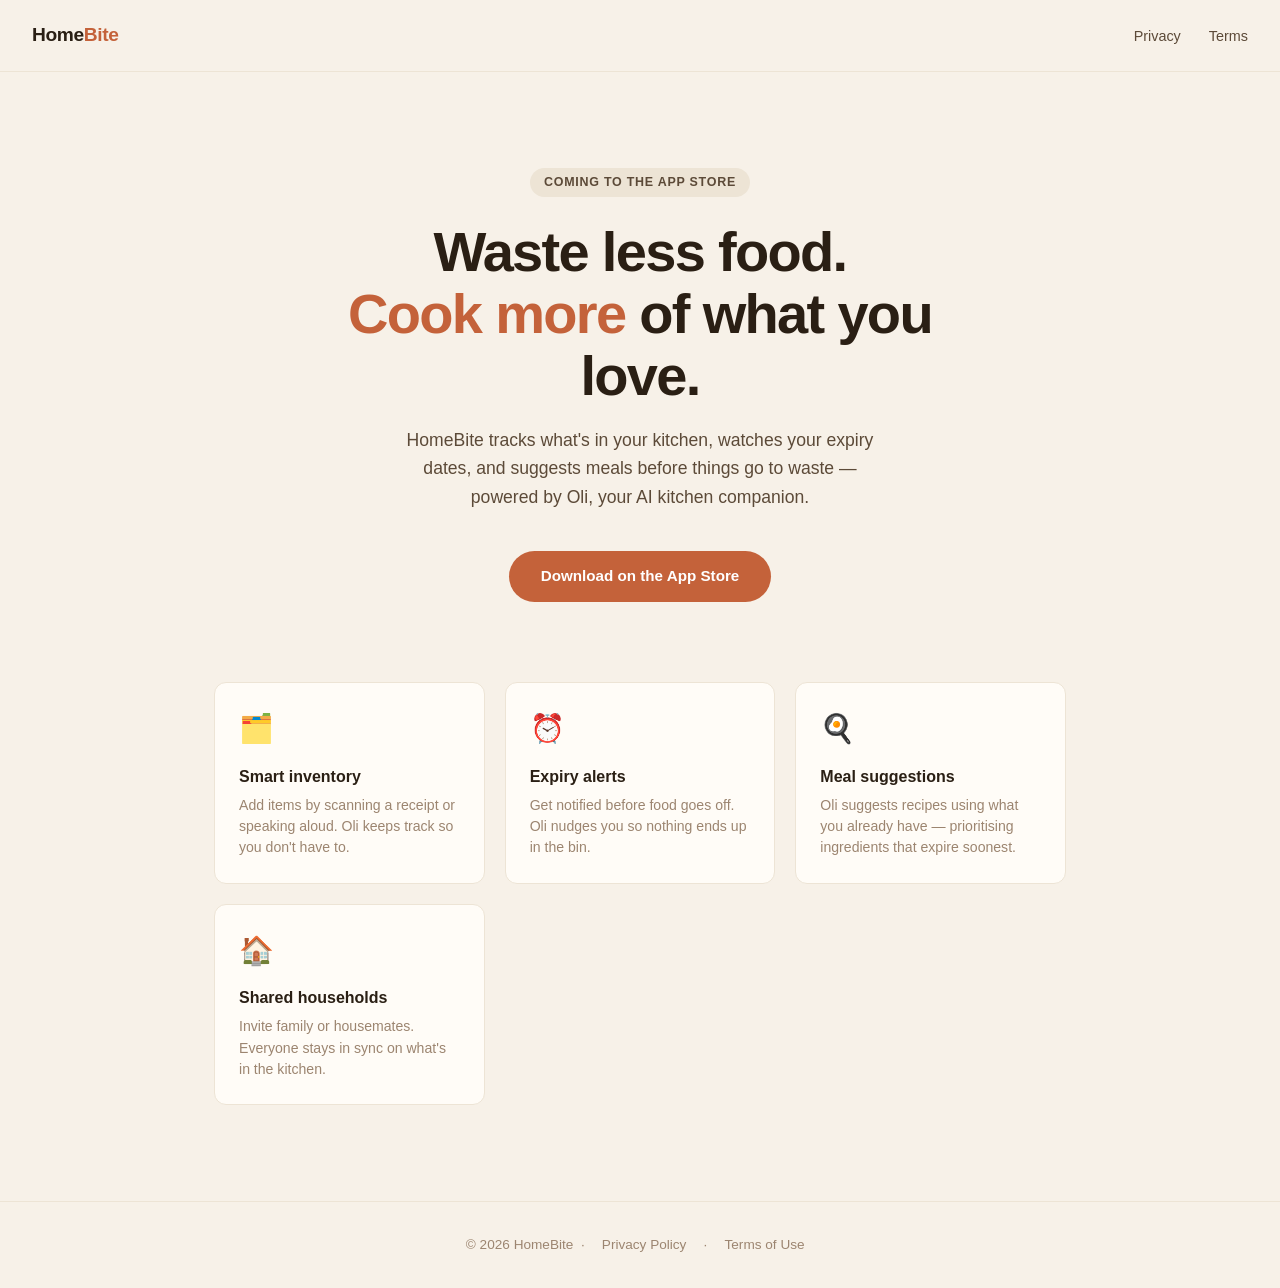
==== index.html @ 6cf20b1b "Initial site: landing page, privacy policy, terms of use" ====
<!DOCTYPE html>
<html lang="en">
<head>
  <meta charset="UTF-8" />
  <meta name="viewport" content="width=device-width, initial-scale=1.0" />
  <title>HomeBite — Waste less, cook more</title>
  <meta name="description" content="HomeBite tracks your home food inventory and helps you cook meals before things expire. Meet Oli, your kitchen companion." />
  <link rel="stylesheet" href="style.css" />
</head>
<body>

  <nav>
    <div class="nav-brand">Home<span>Bite</span></div>
    <ul>
      <li><a href="privacy/">Privacy</a></li>
      <li><a href="terms/">Terms</a></li>
    </ul>
  </nav>

  <section class="hero">
    <div class="hero-badge">Coming to the App Store</div>
    <h1>Waste less food.<br /><em>Cook more</em> of what you love.</h1>
    <p>HomeBite tracks what's in your kitchen, watches your expiry dates, and suggests meals before things go to waste — powered by Oli, your AI kitchen companion.</p>
    <a href="#" class="btn">Download on the App Store</a>
  </section>

  <section class="features">
    <div class="feature-card">
      <div class="icon">🗂️</div>
      <h3>Smart inventory</h3>
      <p>Add items by scanning a receipt or speaking aloud. Oli keeps track so you don't have to.</p>
    </div>
    <div class="feature-card">
      <div class="icon">⏰</div>
      <h3>Expiry alerts</h3>
      <p>Get notified before food goes off. Oli nudges you so nothing ends up in the bin.</p>
    </div>
    <div class="feature-card">
      <div class="icon">🍳</div>
      <h3>Meal suggestions</h3>
      <p>Oli suggests recipes using what you already have — prioritising ingredients that expire soonest.</p>
    </div>
    <div class="feature-card">
      <div class="icon">🏠</div>
      <h3>Shared households</h3>
      <p>Invite family or housemates. Everyone stays in sync on what's in the kitchen.</p>
    </div>
  </section>

  <footer>
    <p>&copy; 2026 HomeBite &nbsp;·&nbsp; <a href="privacy/">Privacy Policy</a> &nbsp;·&nbsp; <a href="terms/">Terms of Use</a></p>
  </footer>

</body>
</html>
---- style.css ----
*, *::before, *::after { box-sizing: border-box; margin: 0; padding: 0; }

:root {
  --clay:    #C4623A;
  --clay-lt: #E07A56;
  --cream:   #F7F1E8;
  --parchm:  #EDE4D5;
  --sage:    #7A9E7E;
  --ink:     #2A1F14;
  --ink-mid: #5C4A38;
  --ink-lt:  #9C8570;
  --card:    #FFFCF7;
  --radius:  12px;
}

html { font-size: 16px; scroll-behavior: smooth; }

body {
  background: var(--cream);
  color: var(--ink);
  font-family: -apple-system, BlinkMacSystemFont, "Segoe UI", Roboto, sans-serif;
  line-height: 1.6;
  min-height: 100vh;
}

a { color: var(--clay); text-decoration: none; }
a:hover { text-decoration: underline; }

/* ── Nav ──────────────────────────────────────────────── */
nav {
  display: flex;
  align-items: center;
  justify-content: space-between;
  padding: 1.25rem 2rem;
  border-bottom: 1px solid var(--parchm);
  background: var(--cream);
  position: sticky;
  top: 0;
  z-index: 10;
}

.nav-brand {
  font-size: 1.2rem;
  font-weight: 700;
  color: var(--ink);
  letter-spacing: -0.02em;
}

.nav-brand span { color: var(--clay); }

nav ul {
  list-style: none;
  display: flex;
  gap: 1.75rem;
}

nav ul a {
  font-size: 0.9rem;
  color: var(--ink-mid);
  font-weight: 500;
}

nav ul a:hover { color: var(--clay); text-decoration: none; }

/* ── Hero ─────────────────────────────────────────────── */
.hero {
  text-align: center;
  padding: 6rem 1.5rem 5rem;
  max-width: 640px;
  margin: 0 auto;
}

.hero-badge {
  display: inline-block;
  background: var(--parchm);
  color: var(--ink-mid);
  font-size: 0.78rem;
  font-weight: 600;
  letter-spacing: 0.06em;
  text-transform: uppercase;
  padding: 0.3rem 0.85rem;
  border-radius: 99px;
  margin-bottom: 1.5rem;
}

.hero h1 {
  font-size: clamp(2.4rem, 6vw, 3.5rem);
  font-weight: 800;
  letter-spacing: -0.03em;
  line-height: 1.1;
  color: var(--ink);
  margin-bottom: 1.25rem;
}

.hero h1 em {
  font-style: normal;
  color: var(--clay);
}

.hero p {
  font-size: 1.1rem;
  color: var(--ink-mid);
  max-width: 480px;
  margin: 0 auto 2.5rem;
}

.btn {
  display: inline-block;
  background: var(--clay);
  color: #fff;
  padding: 0.85rem 2rem;
  border-radius: 99px;
  font-weight: 600;
  font-size: 0.95rem;
  transition: background 0.15s;
}

.btn:hover { background: var(--clay-lt); text-decoration: none; }

.btn-outline {
  background: transparent;
  color: var(--clay);
  border: 1.5px solid var(--clay);
  margin-left: 0.75rem;
}

.btn-outline:hover { background: var(--parchm); }

/* ── Features ─────────────────────────────────────────── */
.features {
  display: grid;
  grid-template-columns: repeat(auto-fit, minmax(220px, 1fr));
  gap: 1.25rem;
  max-width: 900px;
  margin: 0 auto;
  padding: 0 1.5rem 6rem;
}

.feature-card {
  background: var(--card);
  border: 1px solid var(--parchm);
  border-radius: var(--radius);
  padding: 1.5rem;
}

.feature-card .icon { font-size: 1.75rem; margin-bottom: 0.75rem; }
.feature-card h3 { font-size: 1rem; font-weight: 700; margin-bottom: 0.35rem; color: var(--ink); }
.feature-card p { font-size: 0.88rem; color: var(--ink-lt); line-height: 1.5; }

/* ── Footer ───────────────────────────────────────────── */
footer {
  border-top: 1px solid var(--parchm);
  padding: 2rem 1.5rem;
  text-align: center;
  font-size: 0.85rem;
  color: var(--ink-lt);
}

footer a { color: var(--ink-lt); margin: 0 0.6rem; }
footer a:hover { color: var(--clay); }

/* ── Legal pages ──────────────────────────────────────── */
.legal-wrap {
  max-width: 720px;
  margin: 0 auto;
  padding: 3.5rem 1.5rem 6rem;
}

.legal-wrap h1 {
  font-size: 2rem;
  font-weight: 800;
  letter-spacing: -0.02em;
  margin-bottom: 0.4rem;
}

.legal-wrap .updated {
  font-size: 0.85rem;
  color: var(--ink-lt);
  margin-bottom: 2.5rem;
}

.legal-wrap h2 {
  font-size: 1.05rem;
  font-weight: 700;
  color: var(--ink);
  margin: 2rem 0 0.5rem;
}

.legal-wrap p { font-size: 0.95rem; color: var(--ink-mid); margin-bottom: 0.85rem; }
.legal-wrap ul { padding-left: 1.4rem; margin-bottom: 0.85rem; }
.legal-wrap li { font-size: 0.95rem; color: var(--ink-mid); margin-bottom: 0.35rem; }

.legal-wrap .section-divider {
  border: none;
  border-top: 1px solid var(--parchm);
  margin: 2.5rem 0;
}
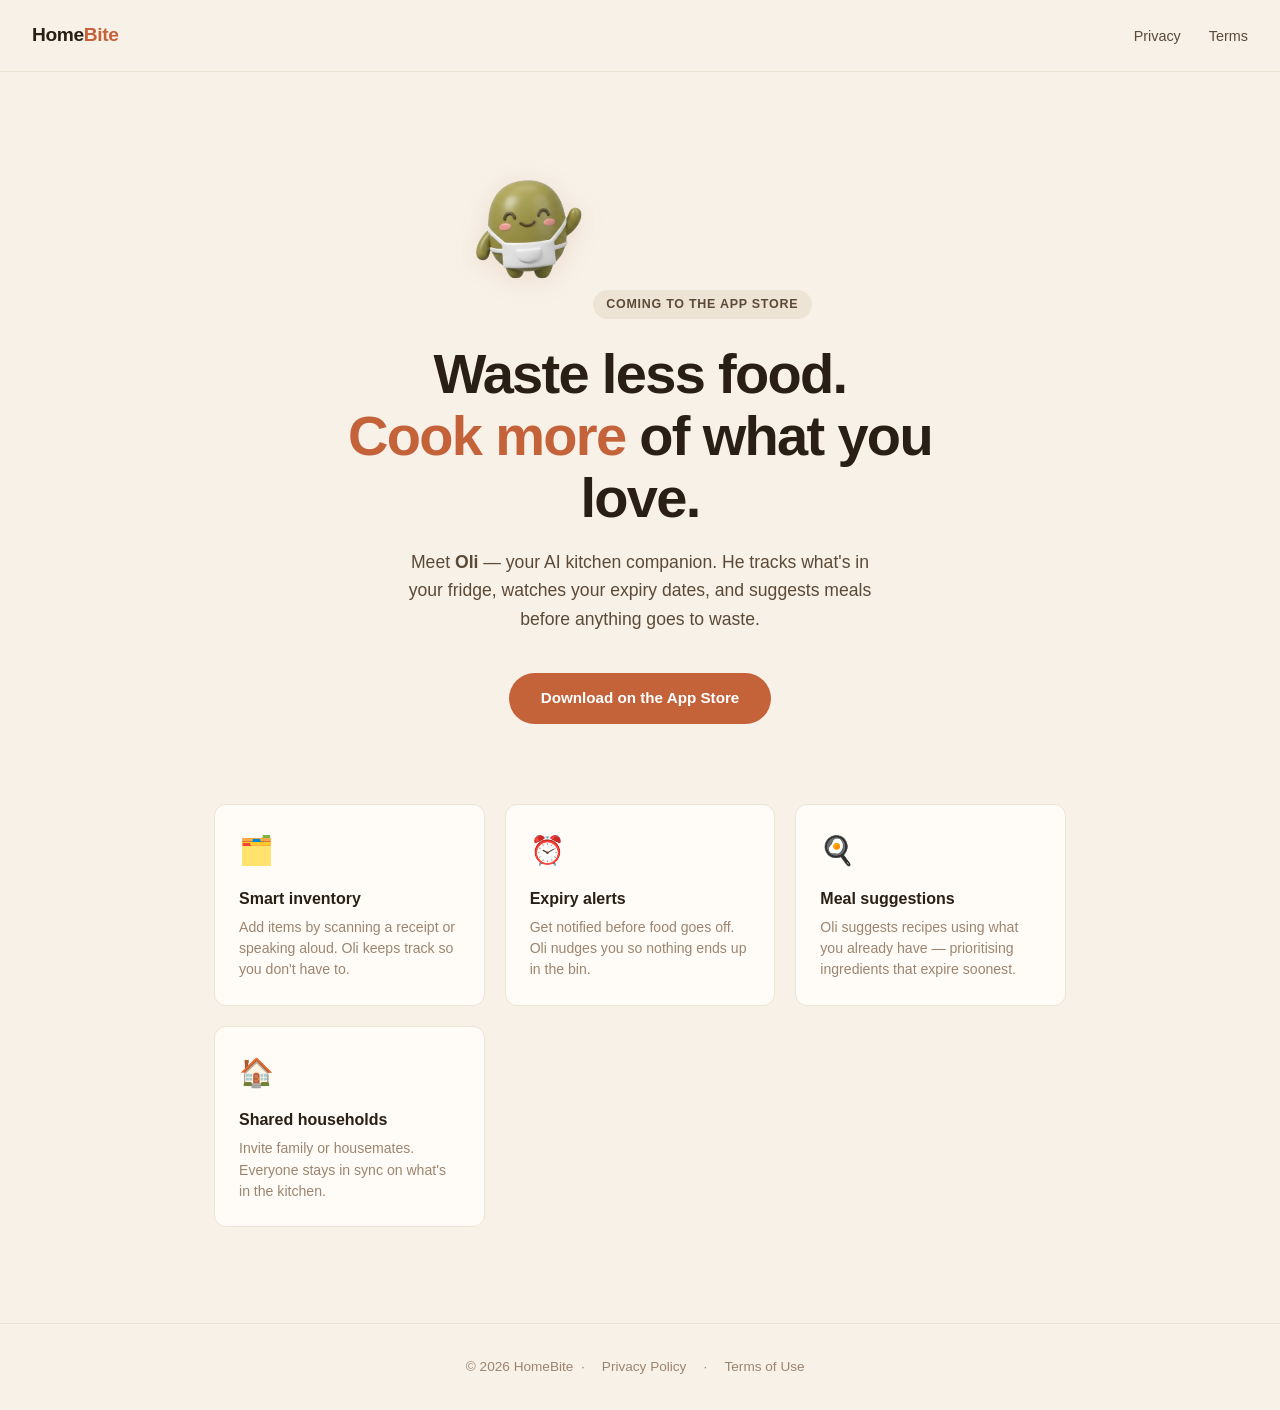
==== commit 66559148: "Use personal email, add Oli to landing page" ====
--- a/index.html
+++ b/index.html
@@ -18,9 +18,10 @@
   </nav>
 
   <section class="hero">
+    <img src="oli_happy.png" alt="Oli" class="oli-hero" />
     <div class="hero-badge">Coming to the App Store</div>
     <h1>Waste less food.<br /><em>Cook more</em> of what you love.</h1>
-    <p>HomeBite tracks what's in your kitchen, watches your expiry dates, and suggests meals before things go to waste — powered by Oli, your AI kitchen companion.</p>
+    <p>Meet <strong>Oli</strong> — your AI kitchen companion. He tracks what's in your fridge, watches your expiry dates, and suggests meals before anything goes to waste.</p>
     <a href="#" class="btn">Download on the App Store</a>
   </section>
 
--- a/style.css
+++ b/style.css
@@ -83,6 +83,14 @@
   margin-bottom: 1.5rem;
 }
 
+.oli-hero {
+  width: 120px;
+  height: 120px;
+  object-fit: contain;
+  margin-bottom: 1.25rem;
+  filter: drop-shadow(0 4px 12px rgba(196,98,58,0.15));
+}
+
 .hero h1 {
   font-size: clamp(2.4rem, 6vw, 3.5rem);
   font-weight: 800;
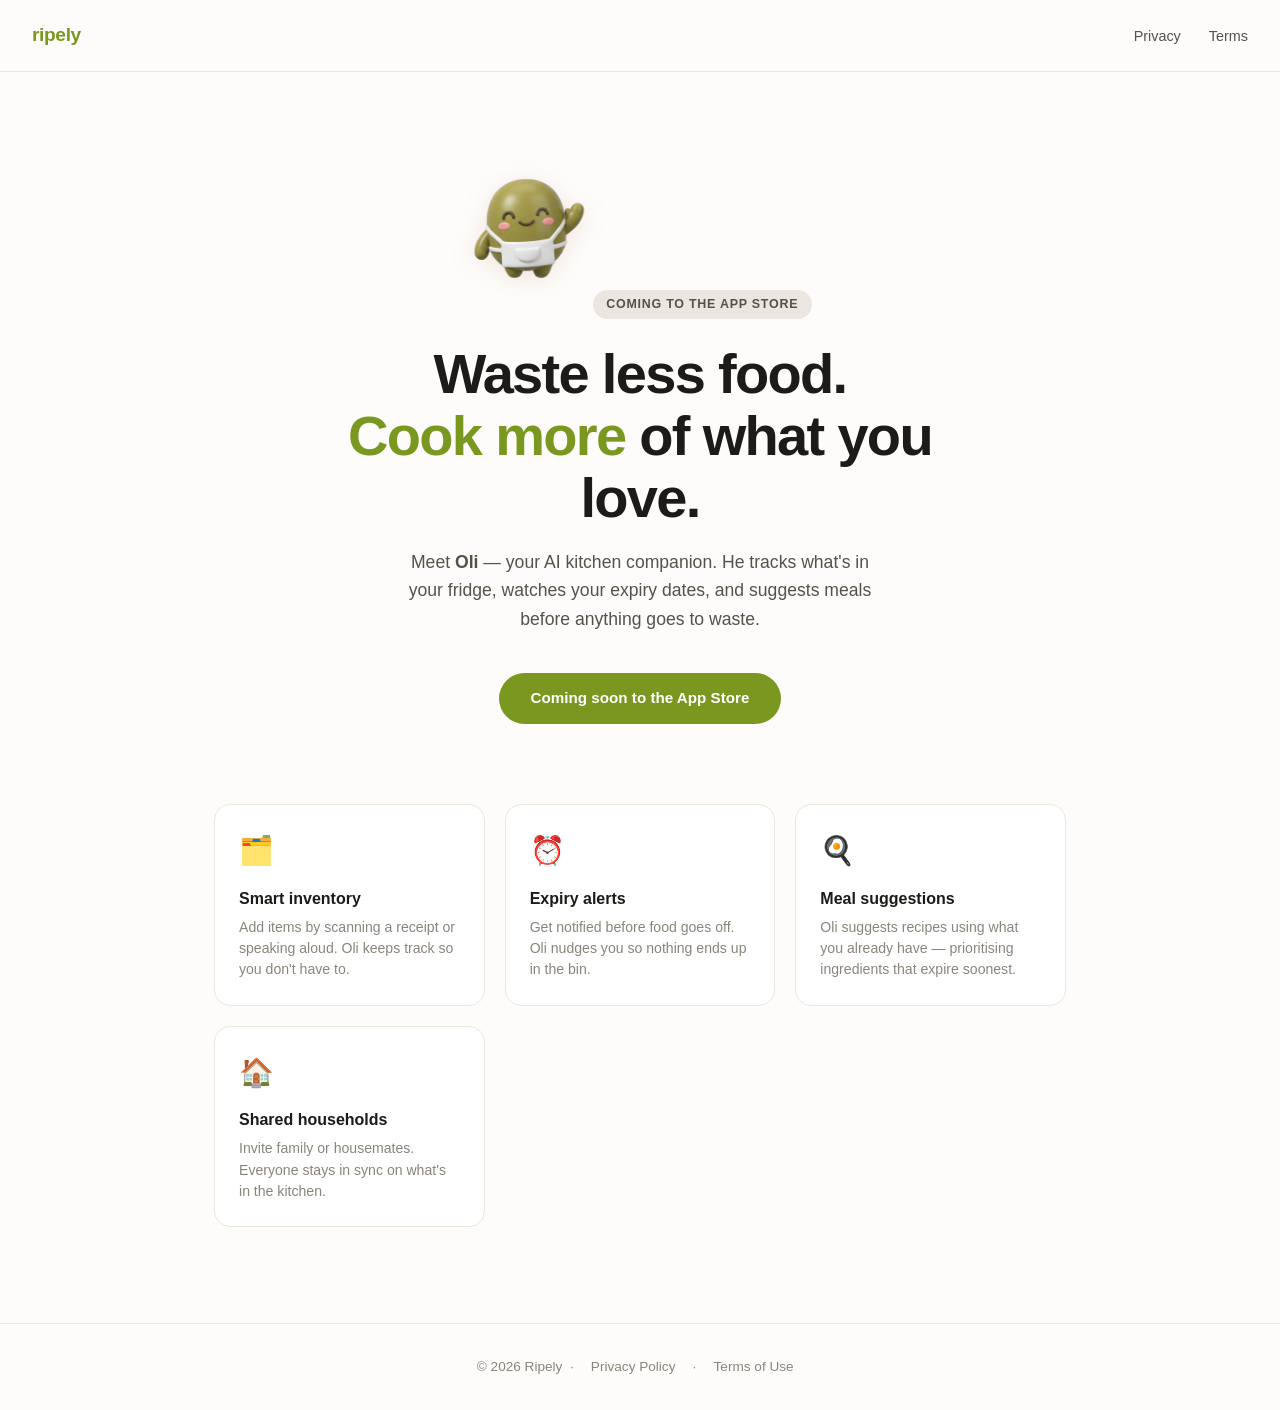
==== commit b4427e6c: "Rebrand to Ripely: v2.1 palette, new Oli, custom domain - All pages renamed HomeBite -> Ripely; lowe" ====
--- a/index.html
+++ b/index.html
@@ -3,14 +3,14 @@
 <head>
   <meta charset="UTF-8" />
   <meta name="viewport" content="width=device-width, initial-scale=1.0" />
-  <title>HomeBite — Waste less, cook more</title>
-  <meta name="description" content="HomeBite tracks your home food inventory and helps you cook meals before things expire. Meet Oli, your kitchen companion." />
+  <title>Ripely — Eat it at its best</title>
+  <meta name="description" content="Ripely tracks your kitchen, watches expiry dates, and suggests meals so you eat things at their ripest. Meet Oli, your kitchen companion." />
   <link rel="stylesheet" href="style.css" />
 </head>
 <body>
 
   <nav>
-    <div class="nav-brand">Home<span>Bite</span></div>
+    <div class="nav-brand"><span>ripely</span></div>
     <ul>
       <li><a href="privacy/">Privacy</a></li>
       <li><a href="terms/">Terms</a></li>
@@ -18,11 +18,12 @@
   </nav>
 
   <section class="hero">
-    <img src="oli_happy.png" alt="Oli" class="oli-hero" />
+    <img src="oli.png" alt="Oli" class="oli-hero" />
     <div class="hero-badge">Coming to the App Store</div>
     <h1>Waste less food.<br /><em>Cook more</em> of what you love.</h1>
     <p>Meet <strong>Oli</strong> — your AI kitchen companion. He tracks what's in your fridge, watches your expiry dates, and suggests meals before anything goes to waste.</p>
-    <a href="#" class="btn">Download on the App Store</a>
+    <!-- TODO: replace href with the real App Store URL at launch -->
+    <a href="#" class="btn">Coming soon to the App Store</a>
   </section>
 
   <section class="features">
@@ -49,7 +50,7 @@
   </section>
 
   <footer>
-    <p>&copy; 2026 HomeBite &nbsp;·&nbsp; <a href="privacy/">Privacy Policy</a> &nbsp;·&nbsp; <a href="terms/">Terms of Use</a></p>
+    <p>&copy; 2026 Ripely &nbsp;·&nbsp; <a href="privacy/">Privacy Policy</a> &nbsp;·&nbsp; <a href="terms/">Terms of Use</a></p>
   </footer>
 
 </body>
--- a/style.css
+++ b/style.css
@@ -1,29 +1,30 @@
 *, *::before, *::after { box-sizing: border-box; margin: 0; padding: 0; }
 
 :root {
-  --clay:    #C4623A;
-  --clay-lt: #E07A56;
-  --cream:   #F7F1E8;
-  --parchm:  #EDE4D5;
-  --sage:    #7A9E7E;
-  --ink:     #2A1F14;
-  --ink-mid: #5C4A38;
-  --ink-lt:  #9C8570;
-  --card:    #FFFCF7;
-  --radius:  12px;
+  /* Ripely design tokens v2.1 — mirrors the app's theme.js */
+  --primary:    #7A9820;
+  --primary-lt: #93B03B;
+  --bg:         #FDFCFA;
+  --bg-muted:   #F6F3EE;
+  --border:     #EBE7E0;
+  --ink:        #1C1B17;
+  --ink-mid:    #55524A;
+  --ink-lt:     #8A857B;
+  --card:       #FFFFFF;
+  --radius:     16px;
 }
 
 html { font-size: 16px; scroll-behavior: smooth; }
 
 body {
-  background: var(--cream);
+  background: var(--bg);
   color: var(--ink);
   font-family: -apple-system, BlinkMacSystemFont, "Segoe UI", Roboto, sans-serif;
   line-height: 1.6;
   min-height: 100vh;
 }
 
-a { color: var(--clay); text-decoration: none; }
+a { color: var(--primary); text-decoration: none; }
 a:hover { text-decoration: underline; }
 
 /* ── Nav ──────────────────────────────────────────────── */
@@ -32,8 +33,8 @@
   align-items: center;
   justify-content: space-between;
   padding: 1.25rem 2rem;
-  border-bottom: 1px solid var(--parchm);
-  background: var(--cream);
+  border-bottom: 1px solid var(--border);
+  background: var(--bg);
   position: sticky;
   top: 0;
   z-index: 10;
@@ -46,7 +47,7 @@
   letter-spacing: -0.02em;
 }
 
-.nav-brand span { color: var(--clay); }
+.nav-brand span { color: var(--primary); }
 
 nav ul {
   list-style: none;
@@ -60,7 +61,7 @@
   font-weight: 500;
 }
 
-nav ul a:hover { color: var(--clay); text-decoration: none; }
+nav ul a:hover { color: var(--primary); text-decoration: none; }
 
 /* ── Hero ─────────────────────────────────────────────── */
 .hero {
@@ -72,7 +73,7 @@
 
 .hero-badge {
   display: inline-block;
-  background: var(--parchm);
+  background: var(--border);
   color: var(--ink-mid);
   font-size: 0.78rem;
   font-weight: 600;
@@ -102,7 +103,7 @@
 
 .hero h1 em {
   font-style: normal;
-  color: var(--clay);
+  color: var(--primary);
 }
 
 .hero p {
@@ -114,7 +115,7 @@
 
 .btn {
   display: inline-block;
-  background: var(--clay);
+  background: var(--primary);
   color: #fff;
   padding: 0.85rem 2rem;
   border-radius: 99px;
@@ -123,16 +124,16 @@
   transition: background 0.15s;
 }
 
-.btn:hover { background: var(--clay-lt); text-decoration: none; }
+.btn:hover { background: var(--primary-lt); text-decoration: none; }
 
 .btn-outline {
   background: transparent;
-  color: var(--clay);
-  border: 1.5px solid var(--clay);
+  color: var(--primary);
+  border: 1.5px solid var(--primary);
   margin-left: 0.75rem;
 }
 
-.btn-outline:hover { background: var(--parchm); }
+.btn-outline:hover { background: var(--border); }
 
 /* ── Features ─────────────────────────────────────────── */
 .features {
@@ -146,7 +147,7 @@
 
 .feature-card {
   background: var(--card);
-  border: 1px solid var(--parchm);
+  border: 1px solid var(--border);
   border-radius: var(--radius);
   padding: 1.5rem;
 }
@@ -157,7 +158,7 @@
 
 /* ── Footer ───────────────────────────────────────────── */
 footer {
-  border-top: 1px solid var(--parchm);
+  border-top: 1px solid var(--border);
   padding: 2rem 1.5rem;
   text-align: center;
   font-size: 0.85rem;
@@ -165,7 +166,7 @@
 }
 
 footer a { color: var(--ink-lt); margin: 0 0.6rem; }
-footer a:hover { color: var(--clay); }
+footer a:hover { color: var(--primary); }
 
 /* ── Legal pages ──────────────────────────────────────── */
 .legal-wrap {
@@ -200,6 +201,6 @@
 
 .legal-wrap .section-divider {
   border: none;
-  border-top: 1px solid var(--parchm);
+  border-top: 1px solid var(--border);
   margin: 2.5rem 0;
 }
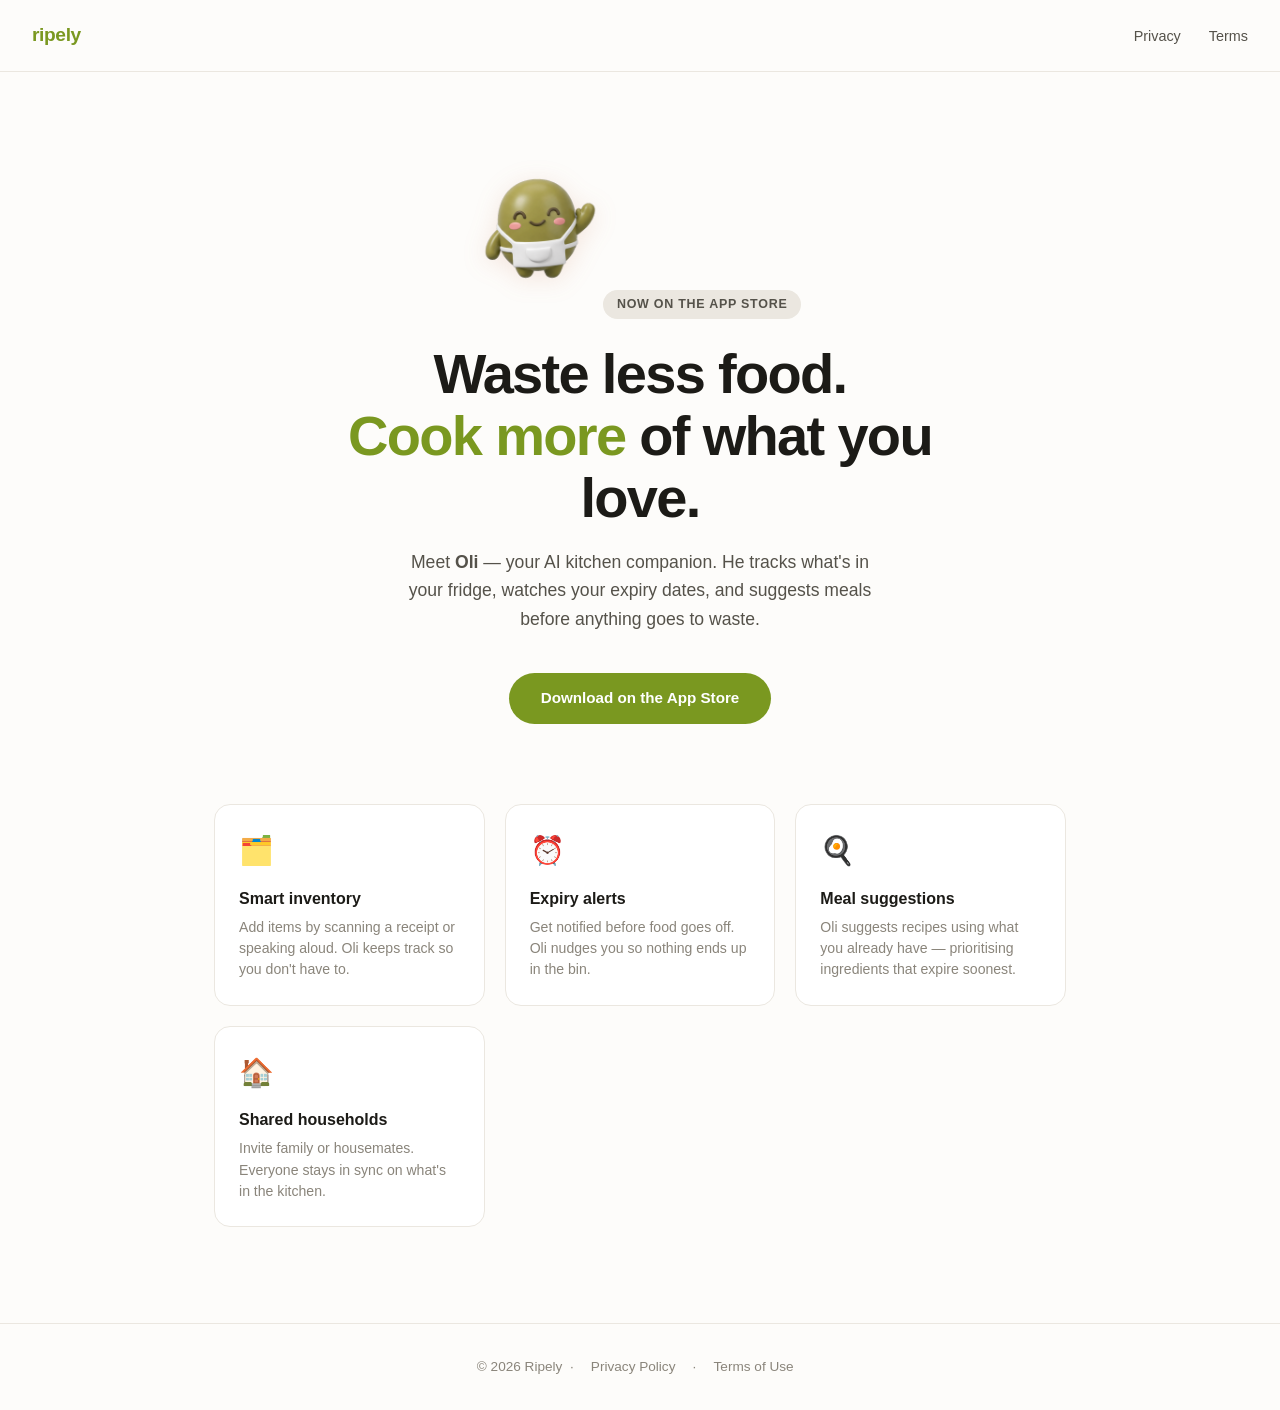
==== commit c16a42f3: "Link hero CTA to live App Store listing Co-Authored-By: Claude Opus 4.8 <noreply@anthropic.com> Clau" ====
--- a/index.html
+++ b/index.html
@@ -19,11 +19,10 @@
 
   <section class="hero">
     <img src="oli.png" alt="Oli" class="oli-hero" />
-    <div class="hero-badge">Coming to the App Store</div>
+    <div class="hero-badge">Now on the App Store</div>
     <h1>Waste less food.<br /><em>Cook more</em> of what you love.</h1>
     <p>Meet <strong>Oli</strong> — your AI kitchen companion. He tracks what's in your fridge, watches your expiry dates, and suggests meals before anything goes to waste.</p>
-    <!-- TODO: replace href with the real App Store URL at launch -->
-    <a href="#" class="btn">Coming soon to the App Store</a>
+    <a href="https://apps.apple.com/ch/app/ripely-pantry-recipes/id6787160956?l=en-GB" class="btn">Download on the App Store</a>
   </section>
 
   <section class="features">
